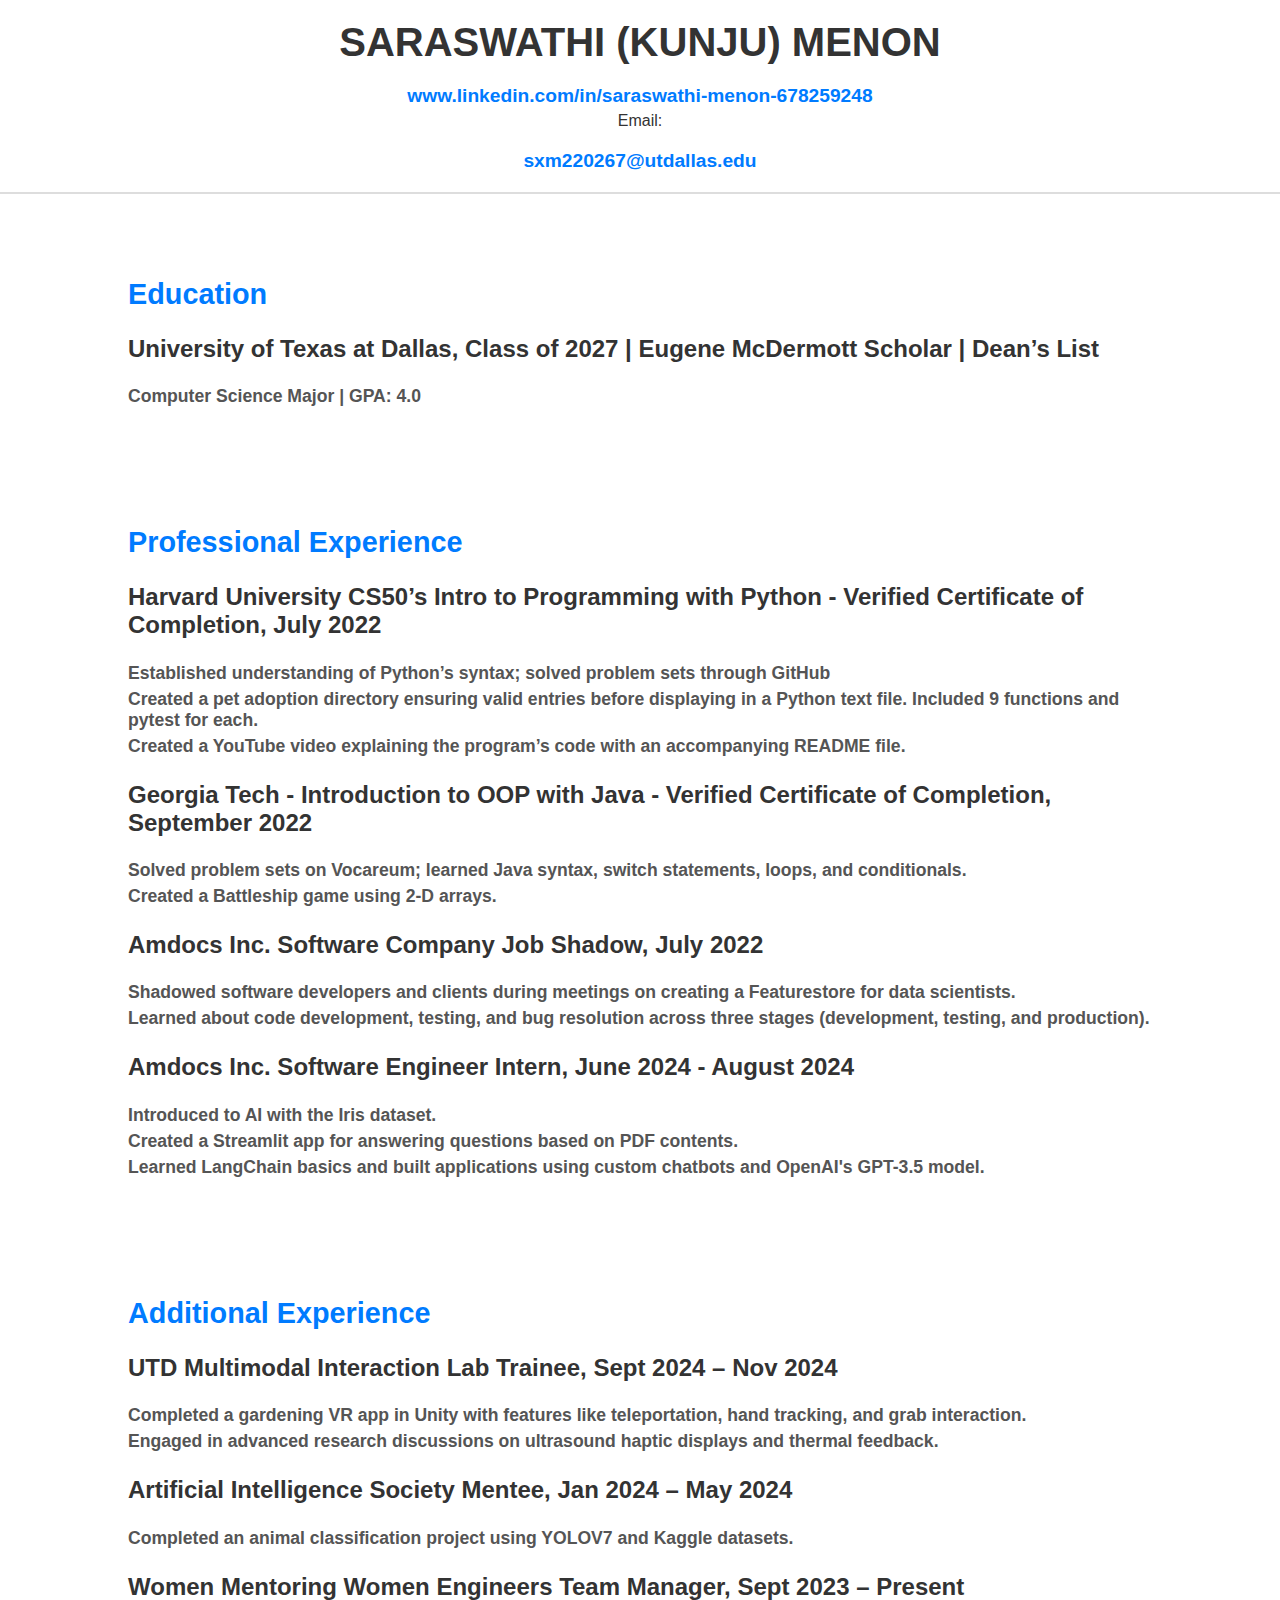
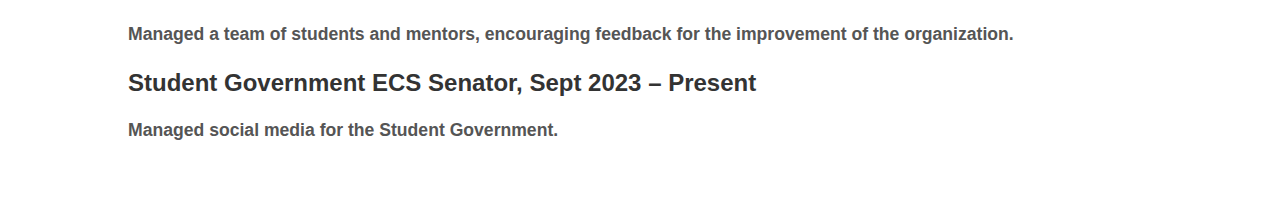
==== resume.html @ b02023f8 "Add files via upload" ====
<!DOCTYPE html>
<html lang="en">

<head>
  <meta charset="UTF-8">
  <meta name="viewport" content="width=device-width, initial-scale=1.0">
  <title>Kunju's Resume</title>
  <style>
    /* General Styling */
    body {
      font-family: Arial, sans-serif;
      margin: 0;
      padding: 0;
      background-color: rgba(255, 255, 255, 0.793);
      color: #333;
    }

    h1, h2, h3, h4 {
      color: #333;
      margin-bottom: 10px;
    }

    h1 {
      font-size: 2.5em;
      text-align: center;
      margin-top: 20px;
    }

    /* Contact Information */
    .contact-info {
      text-align: center;
      margin-top: 20px;
    }

    .contact-info a {
      text-decoration: none;
      color: #007bff;
      font-weight: bold;
    }

    .contact-info p {
      margin: 5px;
    }

    hr {
      border: 0;
      border-top: 2px solid #ddd;
      margin: 20px 0;
    }

    /* Education and Experience Sections */
    .section {
      margin: 40px auto;
      width: 80%;
      background-color: #fff;
      padding: 20px;
      border-radius: 10px;
    }

    .section h2 {
      font-size: 1.8em;
      color: #007bff;
      margin-bottom: 15px;
    }

    .section h3 {
      font-size: 1.5em;
      margin-bottom: 10px;
    }

    .section h4 {
      font-size: 1.1em;
      color: #555;
      margin-bottom: 15px;
    }

    .section p {
      margin: 5px 0;
    }

    /* Profile Image */
    .profile-img {
      display: block;
      margin: 20px auto;
      border-radius: 50%;
    }

    /* Link Styling */
    a {
      color: #007bff;
      font-size: 1.2em;
      text-decoration: none;
      text-align: center;
      display: block;
      margin-top: 20px;
    }

  </style>
</head>

<body>

  <h1>SARASWATHI (KUNJU) MENON</h1>

  <div class="contact-info">
    <p><a href="https://www.linkedin.com/in/saraswathi-menon-678259248" target="_blank">www.linkedin.com/in/saraswathi-menon-678259248</a></p>
    <p>Email: <a href="mailto:sxm220267@utdallas.edu">sxm220267@utdallas.edu</a></p>
  </div>

  <hr />

  <div class="section">
    <h2>Education</h2>
    <h3>University of Texas at Dallas, Class of 2027 | Eugene McDermott Scholar | Dean’s List</h3>
    <h4>Computer Science Major | GPA: 4.0</h4>
  </div>

  <div class="section">
    <h2>Professional Experience</h2>
    <h3>Harvard University CS50’s Intro to Programming with Python - Verified Certificate of Completion, July 2022</h3>
    <h4>
      <p>Established understanding of Python’s syntax; solved problem sets through GitHub</p>
      <p>Created a pet adoption directory ensuring valid entries before displaying in a Python text file. Included 9 functions and pytest for each.</p>
      <p>Created a YouTube video explaining the program’s code with an accompanying README file.</p>
    </h4>

    <h3>Georgia Tech - Introduction to OOP with Java - Verified Certificate of Completion, September 2022</h3>
    <h4>
      <p>Solved problem sets on Vocareum; learned Java syntax, switch statements, loops, and conditionals.</p>
      <p>Created a Battleship game using 2-D arrays.</p>
    </h4>

    <h3>Amdocs Inc. Software Company Job Shadow, July 2022</h3>
    <h4>
      <p>Shadowed software developers and clients during meetings on creating a Featurestore for data scientists.</p>
      <p>Learned about code development, testing, and bug resolution across three stages (development, testing, and production).</p>
    </h4>

    <h3>Amdocs Inc. Software Engineer Intern, June 2024 - August 2024</h3>
    <h4>
      <p>Introduced to AI with the Iris dataset.</p>
      <p>Created a Streamlit app for answering questions based on PDF contents.</p>
      <p>Learned LangChain basics and built applications using custom chatbots and OpenAI's GPT-3.5 model.</p>
    </h4>
  </div>

  <div class="section">
    <h2>Additional Experience</h2>
    <h3>UTD Multimodal Interaction Lab Trainee, Sept 2024 – Nov 2024</h3>
    <h4>
      <p>Completed a gardening VR app in Unity with features like teleportation, hand tracking, and grab interaction.</p>
      <p>Engaged in advanced research discussions on ultrasound haptic displays and thermal feedback.</p>
    </h4>

    <h3>Artificial Intelligence Society Mentee, Jan 2024 – May 2024</h3>
    <h4>
      <p>Completed an animal classification project using YOLOV7 and Kaggle datasets.</p>
    </h4>

    <h3>Women Mentoring Women Engineers Team Manager, Sept 2023 – Present</h3>
    <h4>
      <p>Managed a team of students and mentors, encouraging feedback for the improvement of the organization.</p>
    </h4>

    <h3>Student Government ECS Senator, Sept 2023 – Present</h3>
    <h4>
      <p>Managed social media for the Student Government.</p>
    </h4>
  </div>


</body>

</html>
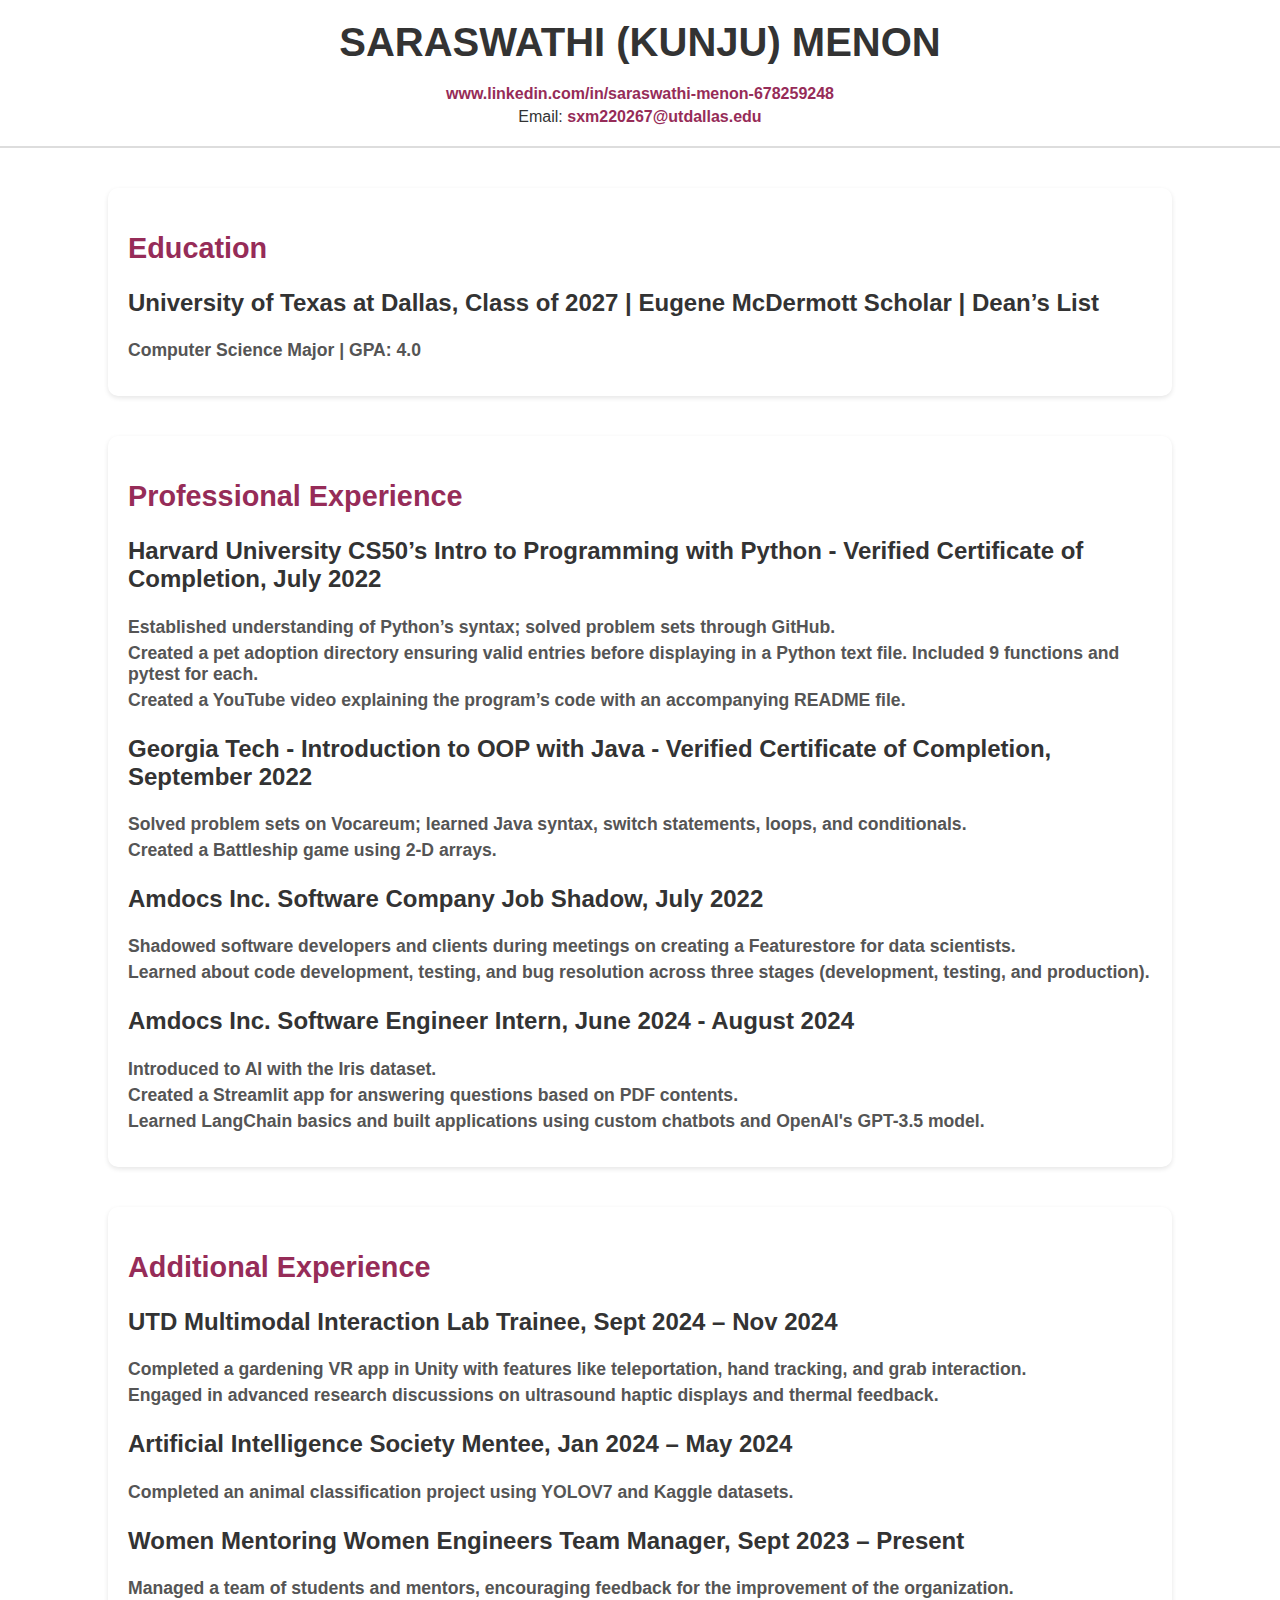
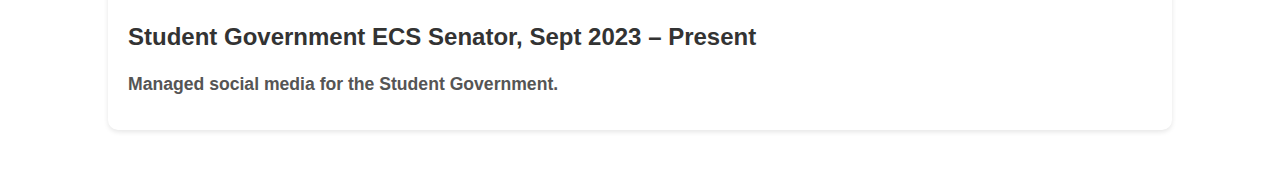
==== commit 9f75bbb9: "Updated styling for resume.html" ====
--- a/resume.html
+++ b/resume.html
@@ -34,7 +34,7 @@
 
     .contact-info a {
       text-decoration: none;
-      color: #007bff;
+      color: #962c58;
       font-weight: bold;
     }
 
@@ -48,18 +48,19 @@
       margin: 20px 0;
     }
 
-    /* Education and Experience Sections */
+    /* Sections */
     .section {
       margin: 40px auto;
       width: 80%;
       background-color: #fff;
       padding: 20px;
       border-radius: 10px;
+      box-shadow: 0 2px 5px rgba(0, 0, 0, 0.1);
     }
 
     .section h2 {
       font-size: 1.8em;
-      color: #007bff;
+      color: #962c58;
       margin-bottom: 15px;
     }
 
@@ -85,16 +86,23 @@
       border-radius: 50%;
     }
 
-    /* Link Styling */
-    a {
-      color: #007bff;
+    /* Button Styling */
+    #download-btn {
+      display: block;
+      margin: 30px auto;
+      padding: 10px 20px;
       font-size: 1.2em;
-      text-decoration: none;
+      background-color: #962c58;
+      color: white;
+      border: none;
+      border-radius: 5px;
+      cursor: pointer;
       text-align: center;
-      display: block;
-      margin-top: 20px;
     }
 
+    #download-btn:hover {
+      background-color: #0056b3;
+    }
   </style>
 </head>
 
@@ -119,7 +127,7 @@
     <h2>Professional Experience</h2>
     <h3>Harvard University CS50’s Intro to Programming with Python - Verified Certificate of Completion, July 2022</h3>
     <h4>
-      <p>Established understanding of Python’s syntax; solved problem sets through GitHub</p>
+      <p>Established understanding of Python’s syntax; solved problem sets through GitHub.</p>
       <p>Created a pet adoption directory ensuring valid entries before displaying in a Python text file. Included 9 functions and pytest for each.</p>
       <p>Created a YouTube video explaining the program’s code with an accompanying README file.</p>
     </h4>
@@ -168,7 +176,6 @@
     </h4>
   </div>
 
-
 </body>
 
 </html>
